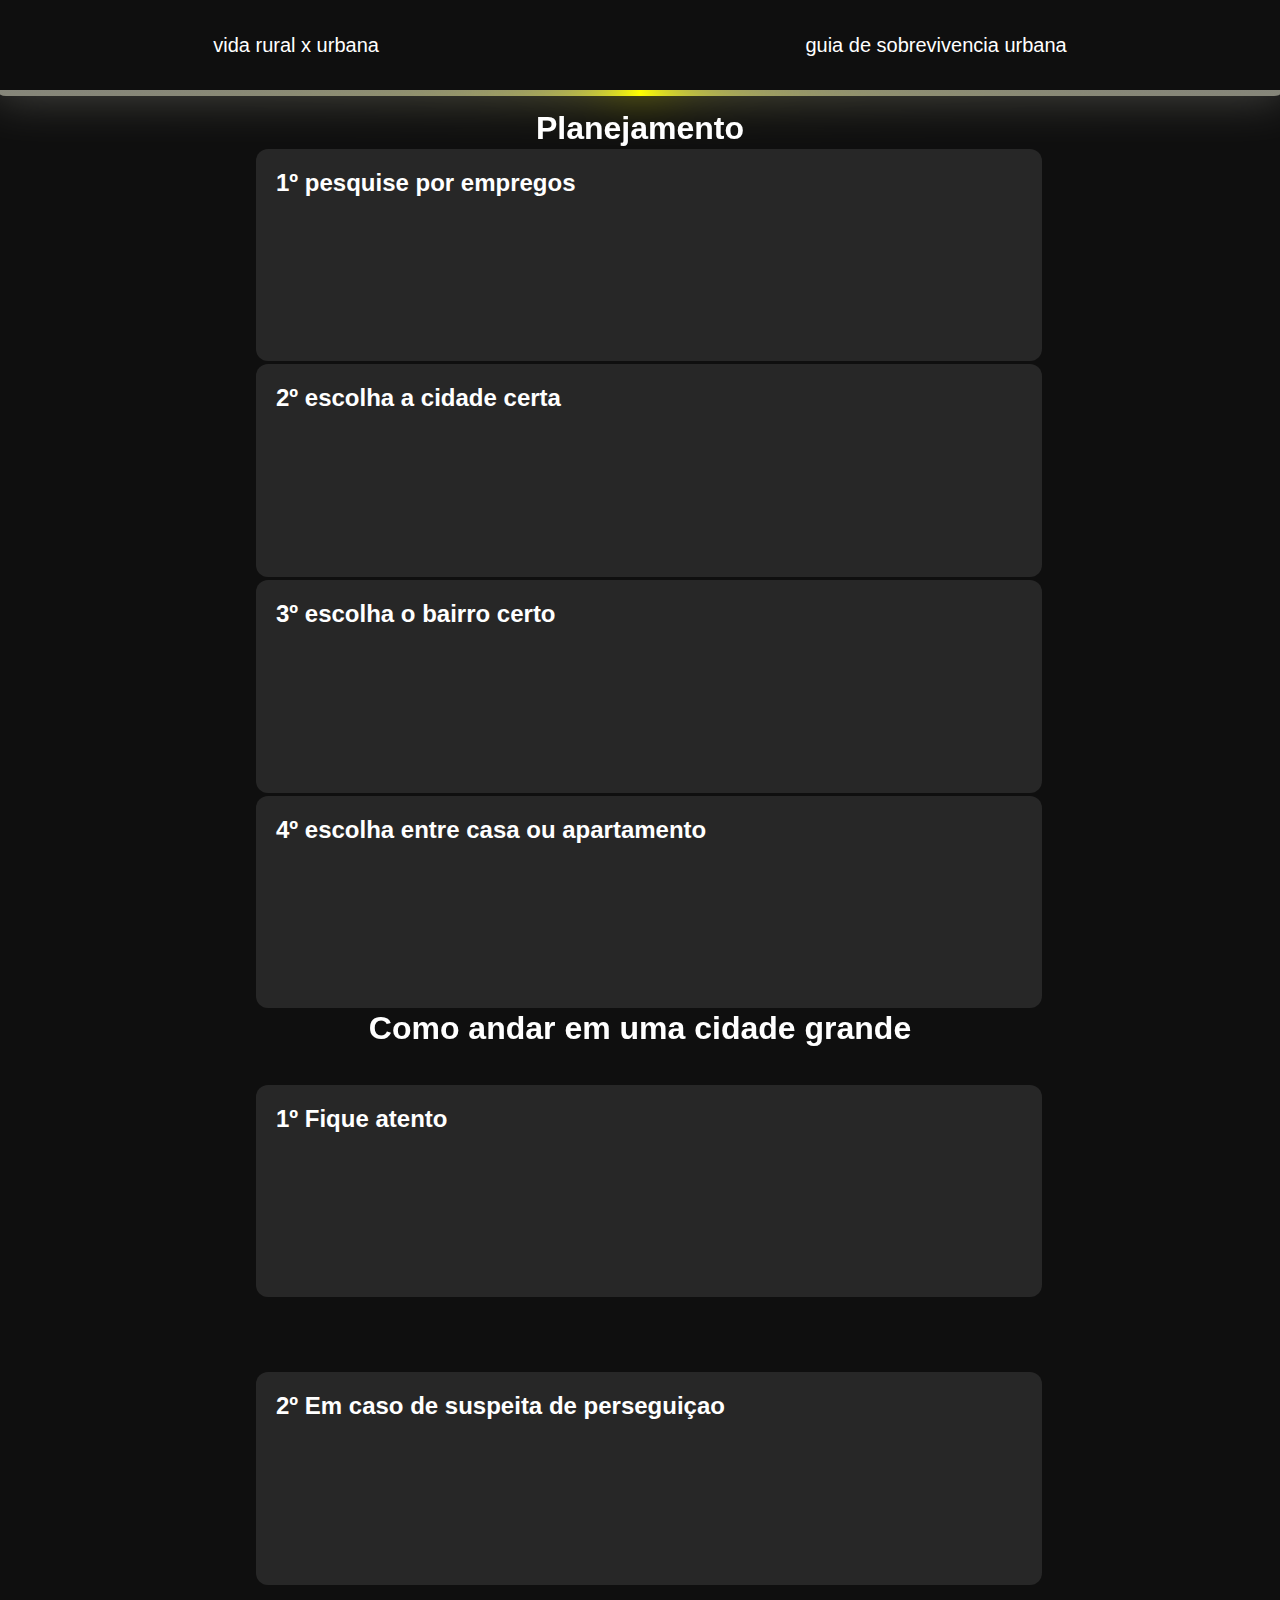
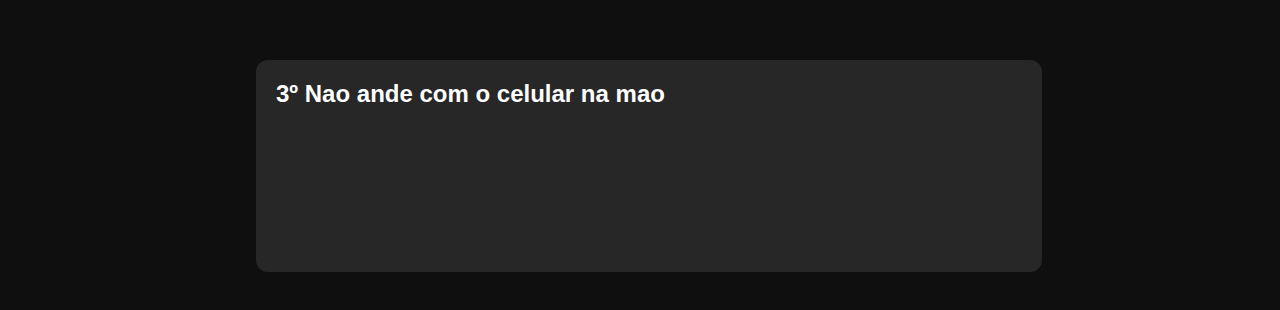
==== guiaurbano.html @ 2d488645 "delete label e input" ====
<!DOCTYPE html>
<html lang="en">
<head>
    <meta charset="UTF-8">
    <meta name="viewport" content="width=device-width, initial-scale=1.0">
    <title>Document</title>
    <link rel="stylesheet" href="style.css"
</head>
<body>
    <header>
        <ul>
            <li><a href="index.html">vida rural x urbana</a></li>
            <li><a href="">guia de sobrevivencia urbana</a></li>
        </ul>
    </header>
    <section class="planejamento">
        <h1>Planejamento</h1>
        <ul>
            <li class="perguntas">
                <h2> 1º pesquise por empregos</h2>
                <p class="res">Acaso esteja desempregado, proucure por empregos em cidades urbanas, veja disponibilidade de cada cidade para que escolha  uma cidade com necessidade de mao de obra.</p>
            </li>
            <li class="perguntas">
                <h2>2º escolha a cidade certa</h2> 
                <p class="res">Avalie a cidade por sua segurança, tamanho e lazer.fique longe de grandes cidades como: São Paulo e Rio de Janeiro.</p>
            </li>
            <li class="perguntas">
                <h2>3º escolha o bairro certo</h2>
                <p class="res">Na escolha do bairro depende sua necessidade, mas primeiro avalie o bairro a proucura por segurança, depois veja se necessita morar perto do centro da cidade ou se voce pode morar longe do centro, pois ira influenciar diretamente na escolha da casa ou apartamento.</p>
            </li>
            <li class="perguntas">
                <h2>4º escolha entre casa ou apartamento</h2>
                <p class="res">É importante que saiba que casas/apartamento no centro são mais caros, e tambem no centro de cidades e comum que tenha mais apartamentos do que casas, entao dependendo do seu orçamento e do seu gosto/necessidades irar ter que morar longe do centro da cidade.</p>
            </li>
        </ul>
    </section>
    <section class="porte">
        <h1>Como andar em uma cidade grande</h1>
        <ul>     
            <li class="perguntas perguntasdois">
            <h2>1º Fique atento</h2>
            <p class="res">Sempre ande atento nas ruas, sempre olhando para os lados, para o transito, para as pessoas. Pois não se sabe se alguem vai te roubar.</p>
         </li>
            <li class="perguntas perguntasdois" >
            <h2>2º Em caso de suspeita de perseguiçao</h2>
            <p class="res">Se suspeitou de alguem esta te seguindo, primeiramente tente atravessar a rua ou virar alguma esquina, mas mesmo assim se o suspeito continuar te seguindo, entre em algum estabelecimento e fique la por algum tempo para ver se o suspeito irar ir embora.</p>
         </li>
            <li class="perguntas perguntasdois">
            <h2>3º Nao ande com o celular na mao</h2>
            <p class="res">Em cidade grande não ande de forma alguma com celular em maos, nao fique destraido fazendo algo em meio a rua, pois isso é um alvo facil de algum ladrao. Apenas pegue no seu celular na rua se for para alguma coisa importante e urgente.</p>
            </li>
    </ul>
    </section>
</body>
</html>
---- style.css ----
:root {
    /* colors-body */
    --color-bg:rgb(15,15,15);
    --color-pri:rgb(39, 39, 39);
    --color-border:#E5E0DF;
    --color-sec:#FAF9F4;
}
*{
    padding: 0PX;
    margin: 0px;
    color: white;
    font-family: "Nunito", sans-serif;
}
body{
    background: var(--color-bg);
}
header{
    display: flex;
    justify-content: center;
    align-items: center;
    width: 100vw;
    height: 10vh;
    background: rgb(15,15,15);
    position: relative;
    margin-bottom: 20px;
}
@property --angle{
    syntax: "<angle>";
    initial-value: 0deg;
    inherits: false;
}

header::after, header::before, .vs::after, .vs::before, .perguntas::after, .perguntas::before, .perguntasdois::after, .perguntasdois::before{
    content: '';
    position: absolute;
    height: 100%;
    width: 100%;
    background: conic-gradient(from var(--angle), blue, yellow,blue);
    z-index: -1;
    padding: 6px;
    top: -1%;
    animation: 5s spin linear infinite;
    border-radius: 12px;
}
@keyframes spin{
    from{
        --angle:0deg
    }
    to{
        --angle:360deg;
    }
}
header::before, .vs::before, .perguntas::before{
    filter: blur(1.5rem);
    opacity: 0.5;
}
header::after, header::before{
    top: -7%;
   
}
.perguntas::after, .perguntas::before{
    top: -5px;
    right: -5px;
    background: conic-gradient(from var(--angle),transparent 99%,  blue);
  
}
.perguntasdois::after, .perguntasdois::before{
    background: conic-gradient(from var(--angle),transparent 99%,  yellow);
}
header ul{
    list-style-type: none;
    flex: auto;
    display: flex;
    justify-content: space-around;
    align-items: center;
}
header ul li{
    height: 40px;
    display: flex;
    justify-content: center;
    align-items: center;
}
header ul li a{
    font-size: 20px;
    text-decoration: none;
}
section{
    width: 100vw;
    height: 100vh;
    display: flex;
    flex-direction: column;
    justify-content:flex-start;
    align-items: center;

}
.title{
    margin-top: 20px;
}
.title h1{
    font-size: 40px;
}
.title p{
    font-size: 20px;
    text-align: center;
}
.pai-vs{
    width: 100%;
    height: 100%;
    display: flex;
    justify-content: space-around;
    align-items: start; 
    flex-wrap: wrap;
    margin: 20px;
}
.vs{
    display: flex;
    flex-direction: column;
    justify-content:flex-start;
    align-items:center;
    background: var(--color-pri);
    width: 700px;
    height: 70%;
    border-radius: 12px;
    position: relative;
    margin: 20px;
}
.title-vs{
    font-size: 40px;
    margin-bottom: 20px;
}
.vs div{
    width: 100%;
    height: 60%;
    border-radius: 12px;
}
.vs-imagemd{
    background: url(field-3629120_1280.jpg);
}
.vs-imagem{
    background: url(buildings-217878_1280.jpg);
    background-size: cover;
}
.vs ul{
    display: flex;
    flex-direction: column;
    overflow: auto;
    list-style-type: none;
    width: 80%;
    height: 60%;
    margin-bottom: 20px;
    border-radius: 12px;
}
.vs ul li p{
    font-size: 20px;
    text-align: center;
    color: #d2cccb;
}
.vs ul li h1{
    font-size: 32px;
    text-align: center;
}
.vs ul li h2{
    text-align: center;
    font-size: 32px;
}

/* guia */
.planejamento {
    justify-content: center;
}
.planejamento ul, .porte ul{
    width: 60%;
    height: 100%;
    display: flex;
    flex-direction: column;
    justify-content:space-around;
}
.perguntas{
    background-color: var(--color-pri);
    width: 97.1%;
    height: 20%;
    display: flex;
    flex-direction:column;
    padding: 20px;
    border-radius: 12px;
    position: relative;
    overflow:auto;
}
.res{
    display: none;
    overflow: auto;
}
.perguntas label{
    text-align: end;
    font-size: 30px;
}
.box{
    display: none;
}
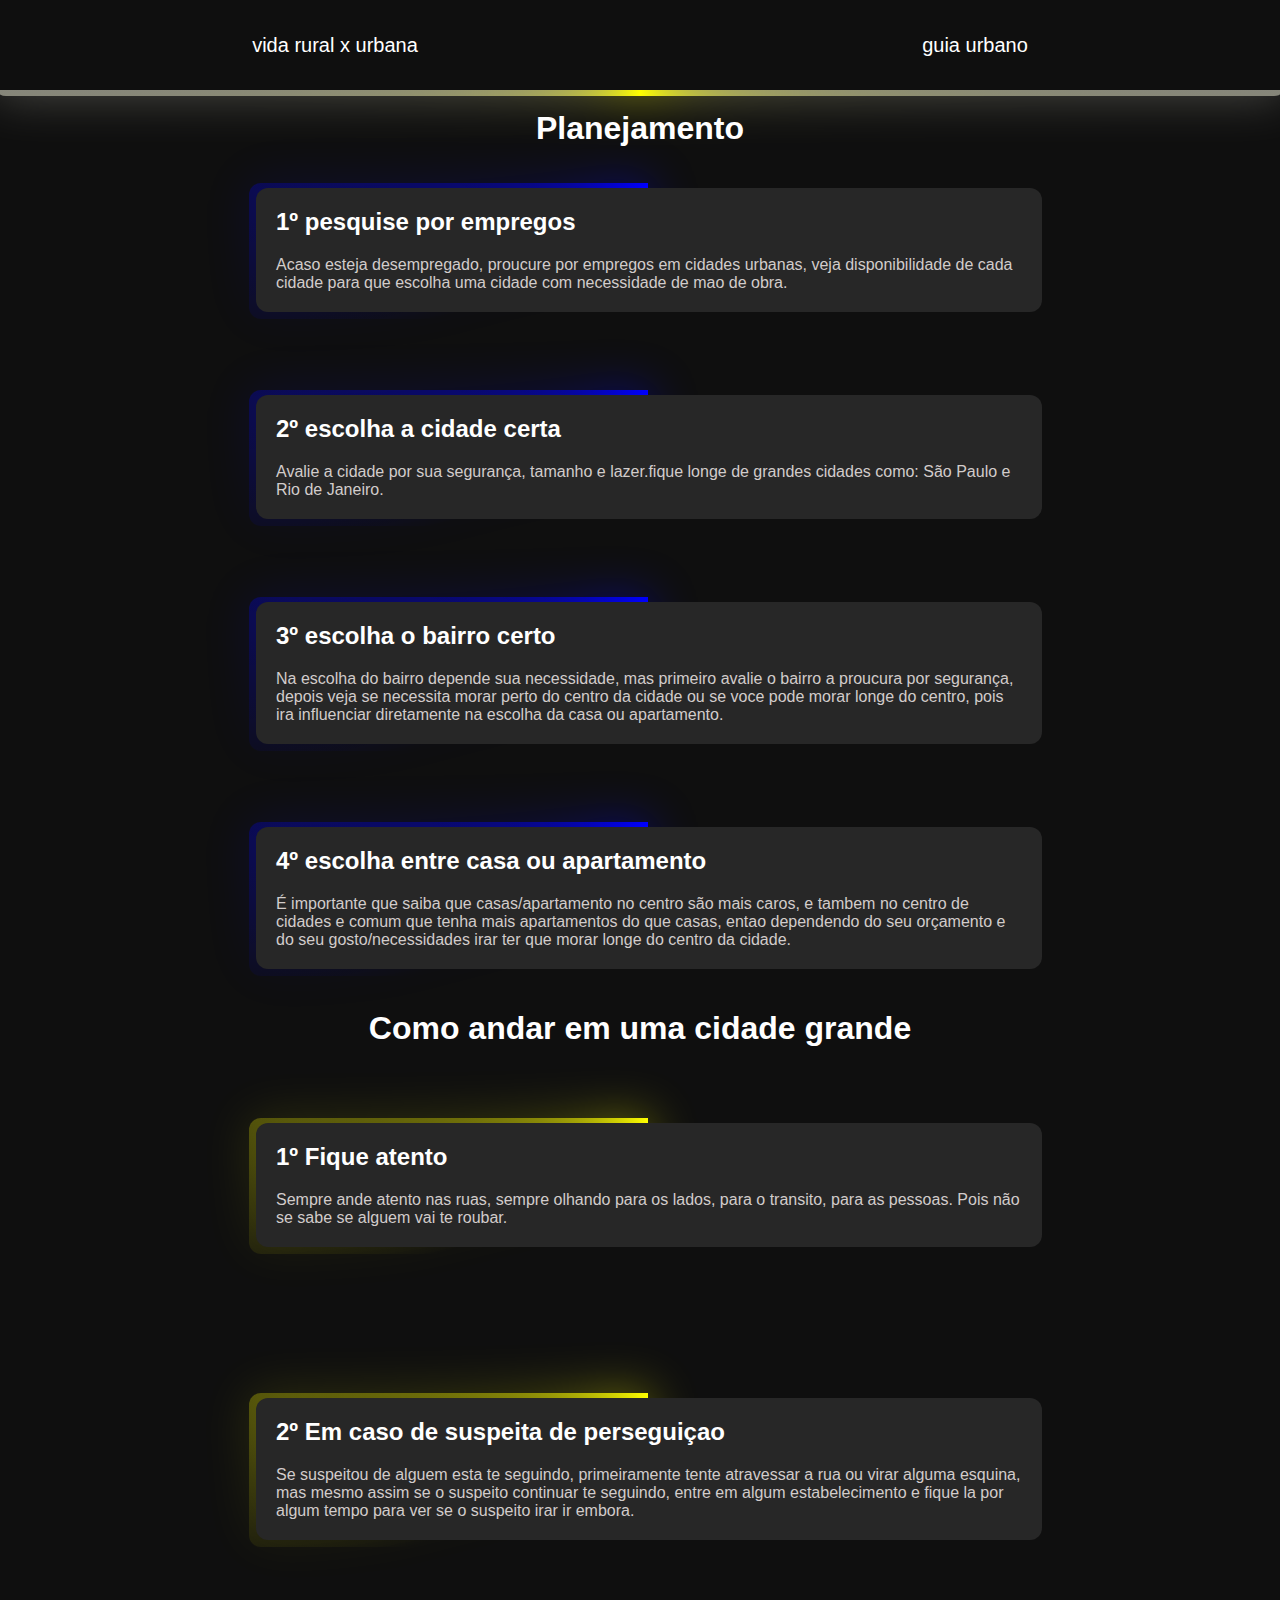
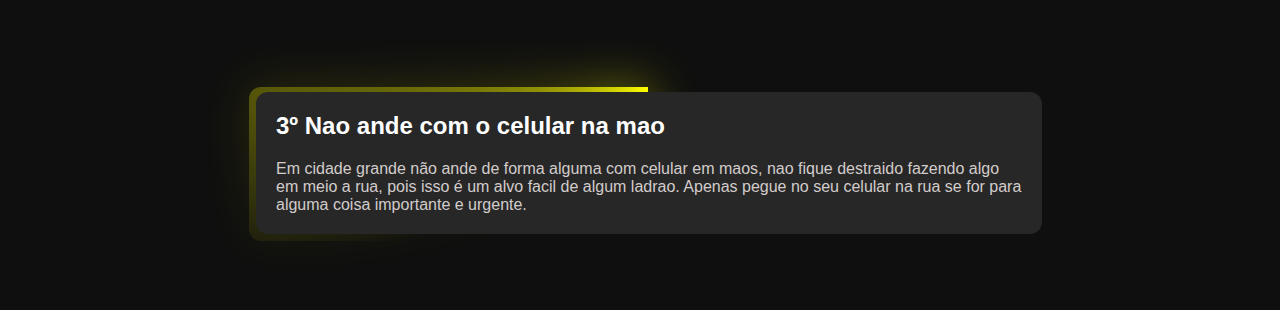
==== commit d86780e6: "trans" ====
--- a/guiaurbano.html
+++ b/guiaurbano.html
@@ -1,5 +1,5 @@
 <!DOCTYPE html>
-<html lang="en">
+<html lang="pt-br">
 <head>
     <meta charset="UTF-8">
     <meta name="viewport" content="width=device-width, initial-scale=1.0">
@@ -10,7 +10,7 @@
     <header>
         <ul>
             <li><a href="index.html">vida rural x urbana</a></li>
-            <li><a href="">guia de sobrevivencia urbana</a></li>
+            <li><a href="">guia urbano</a></li>
         </ul>
     </header>
     <section class="planejamento">
--- a/style.css
+++ b/style.css
@@ -2,8 +2,7 @@
     /* colors-body */
     --color-bg:rgb(15,15,15);
     --color-pri:rgb(39, 39, 39);
-    --color-border:#E5E0DF;
-    --color-sec:#FAF9F4;
+    --color-text:#d2cccb;
 }
 *{
     padding: 0PX;
@@ -13,6 +12,7 @@
 }
 body{
     background: var(--color-bg);
+    overflow-x: hidden;
 }
 header{
     display: flex;
@@ -20,7 +20,7 @@
     align-items: center;
     width: 100vw;
     height: 10vh;
-    background: rgb(15,15,15);
+    background: var(--color-bg);
     position: relative;
     margin-bottom: 20px;
 }
@@ -61,11 +61,11 @@
 .perguntas::after, .perguntas::before{
     top: -5px;
     right: -5px;
-    background: conic-gradient(from var(--angle),transparent 99%,  blue);
+    background: conic-gradient(from var(--angle),transparent 70%,  blue);
   
 }
 .perguntasdois::after, .perguntasdois::before{
-    background: conic-gradient(from var(--angle),transparent 99%,  yellow);
+    background: conic-gradient(from var(--angle),transparent 70%,  yellow);
 }
 header ul{
     list-style-type: none;
@@ -79,6 +79,8 @@
     display: flex;
     justify-content: center;
     align-items: center;
+    border-radius: 12px;
+    transition: 1s;
 }
 header ul li a{
     font-size: 20px;
@@ -98,6 +100,7 @@
 }
 .title h1{
     font-size: 40px;
+    text-align: center;
 }
 .title p{
     font-size: 20px;
@@ -119,7 +122,7 @@
     align-items:center;
     background: var(--color-pri);
     width: 700px;
-    height: 70%;
+    height: 90%;
     border-radius: 12px;
     position: relative;
     margin: 20px;
@@ -134,10 +137,10 @@
     border-radius: 12px;
 }
 .vs-imagemd{
-    background: url(field-3629120_1280.jpg);
+    background: url(campo.jpg);
 }
 .vs-imagem{
-    background: url(buildings-217878_1280.jpg);
+    background: url(cidade.jpg);
     background-size: cover;
 }
 .vs ul{
@@ -153,7 +156,7 @@
 .vs ul li p{
     font-size: 20px;
     text-align: center;
-    color: #d2cccb;
+    color: var(--color-text);
 }
 .vs ul li h1{
     font-size: 32px;
@@ -178,22 +181,39 @@
 .perguntas{
     background-color: var(--color-pri);
     width: 97.1%;
-    height: 20%;
     display: flex;
     flex-direction:column;
     padding: 20px;
     border-radius: 12px;
     position: relative;
-    overflow:auto;
+}
+.perguntas h2{
+    margin-bottom: 20px;
 }
 .res{
-    display: none;
-    overflow: auto;
-}
-.perguntas label{
-    text-align: end;
-    font-size: 30px;
-}
-.box{
-    display: none;
+    color: var(--color-text);
+}
+@media(max-width:600px){
+    .title h1{
+        font-size: 24px;
+        text-align: center;
+    }
+    .title p{
+        font-size: 16px;
+    }
+    .title-vs{
+        font-size: 30px;
+    }
+    .vs ul li p{
+        font-size: 16px;
+    }
+    .vs ul li h1{
+        font-size: 22px;
+    }
+    .vs ul li h2{
+    font-size: 22px;
+    }
+    .res{
+        font-size: 16px;
+    }
 }